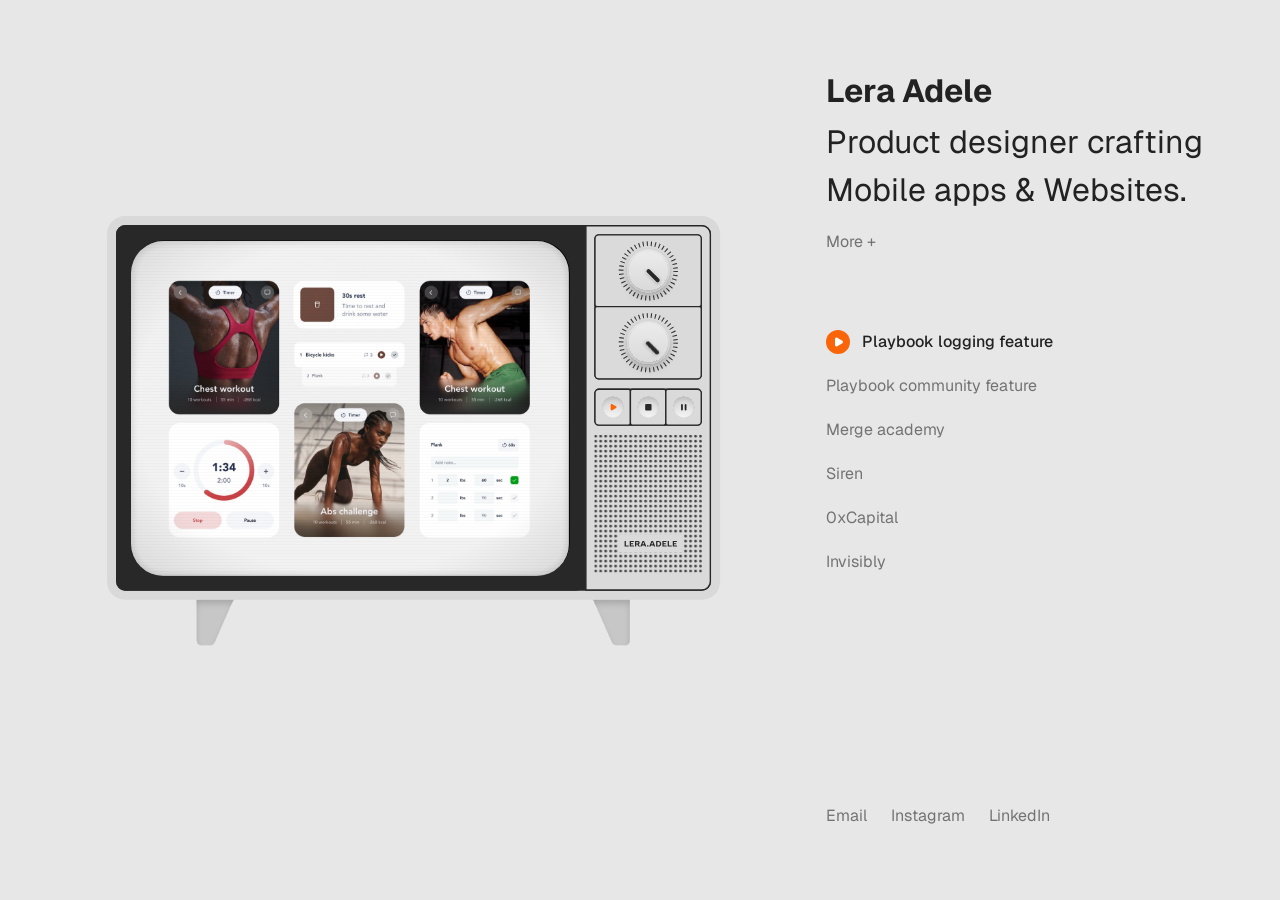
==== index.html @ 2070486f "Portfolio site: home with interactive TV, six case studies, 404 page Co-Authored-By: Claude Opus 5.5" ====
<!doctype html>
<html lang="en">
<head>
  <meta charset="utf-8">
  <meta name="viewport" content="width=device-width, initial-scale=1">
  <title>Lera Adele — Product Designer</title>
  <meta name="description" content="Lera Adele — product designer. Apps, websites, branding.">
  <meta name="theme-color" content="#E7E7E7">
  <meta property="og:title" content="Lera Adele — Product Designer">
  <meta property="og:description" content="Apps, websites, branding.">
  <meta property="og:image" content="assets/previews/01-playbook-logging.jpg">
  <link rel="icon" href="assets/img/favicon.svg?v=2" type="image/svg+xml">
  <link rel="icon" href="assets/img/favicon-64.png?v=2" type="image/png" sizes="64x64">
  <link rel="apple-touch-icon" href="assets/img/favicon-64.png?v=2">
  <link rel="preconnect" href="https://fonts.googleapis.com">
  <link rel="preconnect" href="https://fonts.gstatic.com" crossorigin>
  <link href="https://fonts.googleapis.com/css2?family=Geist:wght@400;500;700&family=Geist+Mono:wght@500&display=swap" rel="stylesheet">
  <link rel="stylesheet" href="css/style.css?v=7">
</head>
<body>
  <main class="home page-in" data-view="projects">

    <!-- ===== TV ===== -->
    <section class="stage" aria-label="Project preview">
      <div class="tv">
        <svg class="tv-svg" viewBox="0 0 1350 945" fill="none" xmlns="http://www.w3.org/2000/svg" role="group" aria-label="Retro TV with controls">
        <g>
        <g>
        <g filter="url(#filter0_i_0_1)">
        <path d="M198 935C198 940.523 202.477 945 208 945H227.611C231.58 945 235.174 942.652 236.769 939.016L278 845H198V935Z" fill="#C7C7C7"/>
        </g>
        <g filter="url(#filter1_i_0_1)">
        <path d="M1151 935C1151 940.523 1146.52 945 1141 945H1121.39C1117.42 945 1113.83 942.652 1112.23 939.016L1071 845H1151V935Z" fill="#C7C7C7"/>
        </g>
        </g>
        <rect width="1350" height="845" rx="40" fill="#D9D9D9"/>
        <rect x="20" y="20" width="1310" height="805" rx="20" fill="#282828"/>
        <rect x="20" y="20" width="1033" height="805" rx="20" fill="#282828"/>
        <rect x="54" y="54" width="965" height="737" rx="71.4739" fill="#000"/>
        <path d="M1310 21.5C1320.22 21.5 1328.5 29.7827 1328.5 40V805C1328.5 815.217 1320.22 823.5 1310 823.5H1054.5V21.5H1310Z" fill="#DADADA" stroke="#282828" stroke-width="3"/>
        <g>
        <rect x="1074.5" y="381.5" width="234" height="79" rx="8.5" fill="#282828" stroke="#282828" stroke-width="3"/>
        <path d="M1083 381.5H1148C1150.49 381.5 1152.5 383.515 1152.5 386V456C1152.5 458.485 1150.49 460.5 1148 460.5H1083C1078.31 460.5 1074.5 456.694 1074.5 452V390C1074.5 385.306 1078.31 381.5 1083 381.5Z" fill="#DADADA" stroke="#282828" stroke-width="3"/>
        <rect x="1152.5" y="381.5" width="78" height="79" rx="4.5" fill="#DADADA" stroke="#282828" stroke-width="3"/>
        <path d="M1235 381.5H1300C1304.69 381.5 1308.5 385.306 1308.5 390V452C1308.5 456.694 1304.69 460.5 1300 460.5H1235C1232.51 460.5 1230.5 458.485 1230.5 456V386C1230.5 383.515 1232.51 381.5 1235 381.5Z" fill="#DADADA" stroke="#282828" stroke-width="3"/>
        <g id="btn-play" class="tv-btn" role="button" tabindex="0" aria-label="Play: switch projects automatically">
        <g filter="url(#filter2_i_0_1)">
        <circle cx="1114" cy="421" r="23" fill="url(#paint0_linear_0_1)"/>
        </g>
        <path d="M1120.91 422.856L1112.72 427.652C1111.1 428.606 1109 427.487 1109 425.662V416.338C1109 414.513 1111.1 413.394 1112.72 414.348L1120.91 419.144C1122.36 419.994 1122.36 422.007 1120.91 422.856Z" fill="#F96508"/>
        </g>
        <g id="btn-stop" class="tv-btn" role="button" tabindex="0" aria-label="Stop: turn the TV off">
        <g filter="url(#filter3_i_0_1)">
        <circle cx="1192" cy="421" r="23" fill="url(#paint1_linear_0_1)"/>
        </g>
        <rect x="1185" y="414" width="14" height="14" rx="2" fill="#282828"/>
        </g>
        <g id="btn-pause" class="tv-btn" role="button" tabindex="0" aria-label="Pause">
        <g filter="url(#filter4_i_0_1)">
        <circle cx="1270" cy="421" r="23" fill="url(#paint2_linear_0_1)"/>
        </g>
        <rect x="1264" y="414" width="4" height="14" rx="2" fill="#282828"/>
        <rect x="1272" y="414" width="4" height="14" rx="2" fill="#282828"/>
        </g>
        </g>
        <g>
        <rect x="1074.5" y="41.5" width="234" height="317" rx="8.5" fill="#282828" stroke="#282828" stroke-width="3"/>
        <path d="M1083 41.5H1300C1304.69 41.5 1308.5 45.3056 1308.5 50V195C1308.5 197.485 1306.49 199.5 1304 199.5H1079C1076.51 199.5 1074.5 197.485 1074.5 195V50C1074.5 45.3056 1078.31 41.5 1083 41.5Z" fill="#DADADA" stroke="#282828" stroke-width="3"/>
        <path d="M1079 199.5H1304C1306.49 199.5 1308.5 201.515 1308.5 204V350C1308.5 354.694 1304.69 358.5 1300 358.5H1083C1078.31 358.5 1074.5 354.694 1074.5 350V204C1074.5 201.515 1076.51 199.5 1079 199.5Z" fill="#DADADA" stroke="#282828" stroke-width="3"/>
        <g id="knob-brightness" class="knob" role="slider" tabindex="0" aria-label="Brightness" aria-valuemin="0" aria-valuemax="100">
        <g filter="url(#filter5_i_0_1)">
        <circle cx="1192" cy="279" r="60" stroke="#282828" stroke-width="10" stroke-linejoin="round" stroke-dasharray="2 7"/>
        </g>
        <g>
        <g class="knob-face" filter="url(#filter6_d_0_1)">
        <circle cx="1192" cy="279" r="47" fill="url(#paint3_linear_0_1)"/>
        </g>
        <g filter="url(#filter7_d_0_1)">
        <circle cx="1192" cy="279" r="42" fill="url(#paint4_linear_0_1)"/>
        </g>
        <g class="knob-pointer" data-cx="1192" data-cy="279" data-base="-30" filter="url(#filter8_d_0_1)">
        <rect x="1191.5" y="286.54" width="9" height="37.492" rx="4.5" transform="rotate(-120 1191.5 286.54)" fill="#282828"/>
        </g>
        </g>
        </g>
        <g id="knob-volume" class="knob" role="slider" tabindex="0" aria-label="Volume" aria-valuemin="0" aria-valuemax="100">
        <g filter="url(#filter9_i_0_1)">
        <circle cx="1192" cy="121" r="60" stroke="#282828" stroke-width="10" stroke-linejoin="round" stroke-dasharray="2 7"/>
        </g>
        <g>
        <g class="knob-face" filter="url(#filter10_d_0_1)">
        <circle cx="1192" cy="121" r="47" fill="url(#paint5_linear_0_1)"/>
        </g>
        <g filter="url(#filter11_d_0_1)">
        <circle cx="1192" cy="121" r="42" fill="url(#paint6_linear_0_1)"/>
        </g>
        <g class="knob-pointer" data-cx="1192" data-cy="121" data-base="45" filter="url(#filter12_d_0_1)">
        <rect x="1186" y="121.364" width="9" height="37.492" rx="4.5" transform="rotate(-45 1186 121.364)" fill="#282828"/>
        </g>
        </g>
        </g>
        </g>
        <g>
        <g>
        <rect x="1073" y="482" width="237" height="303" fill="url(#speaker-dots)"/>
        <rect width="142" height="40" transform="translate(1126 701)" fill="#DADADA"/>
        <path d="M1142.55 725.41H1148.72V728H1139.69V715.383H1142.55V725.41ZM1153.71 725.51H1160.21V728H1150.92V715.383H1160.05V717.873H1153.71V720.33H1158.55V722.721H1153.71V725.51ZM1170.37 728L1167.68 723.352H1165.39V728H1162.57V715.383H1168.15C1171.14 715.383 1172.9 716.844 1172.9 719.334C1172.9 721.094 1172.03 722.355 1170.51 722.953L1173.56 728H1170.37ZM1165.39 717.773V721.127H1167.95C1169.31 721.127 1170.01 720.529 1170.01 719.434C1170.01 718.338 1169.31 717.773 1167.95 717.773H1165.39ZM1184.52 728L1183.62 725.51H1178.11L1177.21 728H1174.22L1179.14 715.383H1182.66L1187.57 728H1184.52ZM1179.01 723.053H1182.72L1180.87 717.873L1179.01 723.053ZM1189.17 728V724.879H1192.29V728H1189.17ZM1204.17 728L1203.28 725.51H1197.77L1196.87 728H1193.88L1198.79 715.383H1202.31L1207.23 728H1204.17ZM1198.66 723.053H1202.38L1200.52 717.873L1198.66 723.053ZM1214 715.383C1218.09 715.383 1220.38 717.873 1220.38 721.691C1220.38 725.41 1217.99 728 1214 728H1209.09V715.383H1214ZM1213.94 725.609C1216.23 725.609 1217.46 724.148 1217.46 721.691C1217.46 719.234 1216.23 717.773 1213.94 717.773H1211.94V725.609H1213.94ZM1225.66 725.51H1232.16V728H1222.87V715.383H1232V717.873H1225.66V720.33H1230.5V722.721H1225.66V725.51ZM1237.38 725.41H1243.55V728H1234.52V715.383H1237.38V725.41ZM1248.53 725.51H1255.04V728H1245.74V715.383H1254.88V717.873H1248.53V720.33H1253.38V722.721H1248.53V725.51Z" fill="#282828"/>
        </g>
        </g>
        </g>
        <defs>
        <linearGradient id="speaker-dot" x1="0" y1="0" x2="0" y2="1"><stop stop-color="#2B2B2B"/><stop offset="1" stop-color="#515151"/></linearGradient>
        <pattern id="speaker-dots" x="1073" y="482" width="11" height="11" patternUnits="userSpaceOnUse"><circle cx="3" cy="3" r="3" fill="url(#speaker-dot)"/></pattern>
        <filter id="filter0_i_0_1" x="198" y="845" width="80" height="110" filterUnits="userSpaceOnUse" color-interpolation-filters="sRGB">
        <feFlood flood-opacity="0" result="BackgroundImageFix"/>
        <feBlend mode="normal" in="SourceGraphic" in2="BackgroundImageFix" result="shape"/>
        <feColorMatrix in="SourceAlpha" type="matrix" values="0 0 0 0 0 0 0 0 0 0 0 0 0 0 0 0 0 0 127 0" result="hardAlpha"/>
        <feOffset dy="10"/>
        <feGaussianBlur stdDeviation="7"/>
        <feComposite in2="hardAlpha" operator="arithmetic" k2="-1" k3="1"/>
        <feColorMatrix type="matrix" values="0 0 0 0 0.156863 0 0 0 0 0.156863 0 0 0 0 0.156863 0 0 0 0.2 0"/>
        <feBlend mode="normal" in2="shape" result="effect1_innerShadow_0_1"/>
        </filter>
        <filter id="filter1_i_0_1" x="1071" y="845" width="80" height="110" filterUnits="userSpaceOnUse" color-interpolation-filters="sRGB">
        <feFlood flood-opacity="0" result="BackgroundImageFix"/>
        <feBlend mode="normal" in="SourceGraphic" in2="BackgroundImageFix" result="shape"/>
        <feColorMatrix in="SourceAlpha" type="matrix" values="0 0 0 0 0 0 0 0 0 0 0 0 0 0 0 0 0 0 127 0" result="hardAlpha"/>
        <feOffset dy="10"/>
        <feGaussianBlur stdDeviation="7"/>
        <feComposite in2="hardAlpha" operator="arithmetic" k2="-1" k3="1"/>
        <feColorMatrix type="matrix" values="0 0 0 0 0.156863 0 0 0 0 0.156863 0 0 0 0 0.156863 0 0 0 0.2 0"/>
        <feBlend mode="normal" in2="shape" result="effect1_innerShadow_0_1"/>
        </filter>
        <filter id="filter2_i_0_1" x="1091" y="398" width="46" height="50" filterUnits="userSpaceOnUse" color-interpolation-filters="sRGB">
        <feFlood flood-opacity="0" result="BackgroundImageFix"/>
        <feBlend mode="normal" in="SourceGraphic" in2="BackgroundImageFix" result="shape"/>
        <feColorMatrix in="SourceAlpha" type="matrix" values="0 0 0 0 0 0 0 0 0 0 0 0 0 0 0 0 0 0 127 0" result="hardAlpha"/>
        <feOffset dy="4"/>
        <feGaussianBlur stdDeviation="5"/>
        <feComposite in2="hardAlpha" operator="arithmetic" k2="-1" k3="1"/>
        <feColorMatrix type="matrix" values="0 0 0 0 0.156863 0 0 0 0 0.156863 0 0 0 0 0.156863 0 0 0 0.14 0"/>
        <feBlend mode="normal" in2="shape" result="effect1_innerShadow_0_1"/>
        </filter>
        <filter id="filter3_i_0_1" x="1169" y="398" width="46" height="50" filterUnits="userSpaceOnUse" color-interpolation-filters="sRGB">
        <feFlood flood-opacity="0" result="BackgroundImageFix"/>
        <feBlend mode="normal" in="SourceGraphic" in2="BackgroundImageFix" result="shape"/>
        <feColorMatrix in="SourceAlpha" type="matrix" values="0 0 0 0 0 0 0 0 0 0 0 0 0 0 0 0 0 0 127 0" result="hardAlpha"/>
        <feOffset dy="4"/>
        <feGaussianBlur stdDeviation="5"/>
        <feComposite in2="hardAlpha" operator="arithmetic" k2="-1" k3="1"/>
        <feColorMatrix type="matrix" values="0 0 0 0 0.156863 0 0 0 0 0.156863 0 0 0 0 0.156863 0 0 0 0.14 0"/>
        <feBlend mode="normal" in2="shape" result="effect1_innerShadow_0_1"/>
        </filter>
        <filter id="filter4_i_0_1" x="1247" y="398" width="46" height="50" filterUnits="userSpaceOnUse" color-interpolation-filters="sRGB">
        <feFlood flood-opacity="0" result="BackgroundImageFix"/>
        <feBlend mode="normal" in="SourceGraphic" in2="BackgroundImageFix" result="shape"/>
        <feColorMatrix in="SourceAlpha" type="matrix" values="0 0 0 0 0 0 0 0 0 0 0 0 0 0 0 0 0 0 127 0" result="hardAlpha"/>
        <feOffset dy="4"/>
        <feGaussianBlur stdDeviation="5"/>
        <feComposite in2="hardAlpha" operator="arithmetic" k2="-1" k3="1"/>
        <feColorMatrix type="matrix" values="0 0 0 0 0.156863 0 0 0 0 0.156863 0 0 0 0 0.156863 0 0 0 0.14 0"/>
        <feBlend mode="normal" in2="shape" result="effect1_innerShadow_0_1"/>
        </filter>
        <filter id="filter5_i_0_1" x="1127" y="214" width="130" height="134" filterUnits="userSpaceOnUse" color-interpolation-filters="sRGB">
        <feFlood flood-opacity="0" result="BackgroundImageFix"/>
        <feBlend mode="normal" in="SourceGraphic" in2="BackgroundImageFix" result="shape"/>
        <feColorMatrix in="SourceAlpha" type="matrix" values="0 0 0 0 0 0 0 0 0 0 0 0 0 0 0 0 0 0 127 0" result="hardAlpha"/>
        <feOffset dy="4"/>
        <feGaussianBlur stdDeviation="5"/>
        <feComposite in2="hardAlpha" operator="arithmetic" k2="-1" k3="1"/>
        <feColorMatrix type="matrix" values="0 0 0 0 0.156863 0 0 0 0 0.156863 0 0 0 0 0.156863 0 0 0 0.14 0"/>
        <feBlend mode="normal" in2="shape" result="effect1_innerShadow_0_1"/>
        </filter>
        <filter id="filter6_d_0_1" x="1129" y="226" width="126" height="126" filterUnits="userSpaceOnUse" color-interpolation-filters="sRGB">
        <feFlood flood-opacity="0" result="BackgroundImageFix"/>
        <feColorMatrix in="SourceAlpha" type="matrix" values="0 0 0 0 0 0 0 0 0 0 0 0 0 0 0 0 0 0 127 0" result="hardAlpha"/>
        <feOffset dy="10"/>
        <feGaussianBlur stdDeviation="8"/>
        <feComposite in2="hardAlpha" operator="out"/>
        <feColorMatrix type="matrix" values="0 0 0 0 0.156863 0 0 0 0 0.156863 0 0 0 0 0.156863 0 0 0 0.2 0"/>
        <feBlend mode="normal" in2="BackgroundImageFix" result="effect1_dropShadow_0_1"/>
        <feBlend mode="normal" in="SourceGraphic" in2="effect1_dropShadow_0_1" result="shape"/>
        </filter>
        <filter id="filter7_d_0_1" x="1140" y="231" width="104" height="104" filterUnits="userSpaceOnUse" color-interpolation-filters="sRGB">
        <feFlood flood-opacity="0" result="BackgroundImageFix"/>
        <feColorMatrix in="SourceAlpha" type="matrix" values="0 0 0 0 0 0 0 0 0 0 0 0 0 0 0 0 0 0 127 0" result="hardAlpha"/>
        <feOffset dy="4"/>
        <feGaussianBlur stdDeviation="5"/>
        <feComposite in2="hardAlpha" operator="out"/>
        <feColorMatrix type="matrix" values="0 0 0 0 0.156863 0 0 0 0 0.156863 0 0 0 0 0.156863 0 0 0 0.2 0"/>
        <feBlend mode="normal" in2="BackgroundImageFix" result="effect1_dropShadow_0_1"/>
        <feBlend mode="normal" in="SourceGraphic" in2="effect1_dropShadow_0_1" result="shape"/>
        </filter>
        <filter id="filter8_d_0_1" x="1182.65" y="257.646" width="45.6763" height="35.2475" filterUnits="userSpaceOnUse" color-interpolation-filters="sRGB">
        <feFlood flood-opacity="0" result="BackgroundImageFix"/>
        <feColorMatrix in="SourceAlpha" type="matrix" values="0 0 0 0 0 0 0 0 0 0 0 0 0 0 0 0 0 0 127 0" result="hardAlpha"/>
        <feOffset dy="2"/>
        <feGaussianBlur stdDeviation="3"/>
        <feComposite in2="hardAlpha" operator="out"/>
        <feColorMatrix type="matrix" values="0 0 0 0 0.156863 0 0 0 0 0.156863 0 0 0 0 0.156863 0 0 0 0.2 0"/>
        <feBlend mode="normal" in2="BackgroundImageFix" result="effect1_dropShadow_0_1"/>
        <feBlend mode="normal" in="SourceGraphic" in2="effect1_dropShadow_0_1" result="shape"/>
        </filter>
        <filter id="filter9_i_0_1" x="1127" y="56" width="130" height="134" filterUnits="userSpaceOnUse" color-interpolation-filters="sRGB">
        <feFlood flood-opacity="0" result="BackgroundImageFix"/>
        <feBlend mode="normal" in="SourceGraphic" in2="BackgroundImageFix" result="shape"/>
        <feColorMatrix in="SourceAlpha" type="matrix" values="0 0 0 0 0 0 0 0 0 0 0 0 0 0 0 0 0 0 127 0" result="hardAlpha"/>
        <feOffset dy="4"/>
        <feGaussianBlur stdDeviation="5"/>
        <feComposite in2="hardAlpha" operator="arithmetic" k2="-1" k3="1"/>
        <feColorMatrix type="matrix" values="0 0 0 0 0.156863 0 0 0 0 0.156863 0 0 0 0 0.156863 0 0 0 0.14 0"/>
        <feBlend mode="normal" in2="shape" result="effect1_innerShadow_0_1"/>
        </filter>
        <filter id="filter10_d_0_1" x="1129" y="68" width="126" height="126" filterUnits="userSpaceOnUse" color-interpolation-filters="sRGB">
        <feFlood flood-opacity="0" result="BackgroundImageFix"/>
        <feColorMatrix in="SourceAlpha" type="matrix" values="0 0 0 0 0 0 0 0 0 0 0 0 0 0 0 0 0 0 127 0" result="hardAlpha"/>
        <feOffset dy="10"/>
        <feGaussianBlur stdDeviation="8"/>
        <feComposite in2="hardAlpha" operator="out"/>
        <feColorMatrix type="matrix" values="0 0 0 0 0.156863 0 0 0 0 0.156863 0 0 0 0 0.156863 0 0 0 0.2 0"/>
        <feBlend mode="normal" in2="BackgroundImageFix" result="effect1_dropShadow_0_1"/>
        <feBlend mode="normal" in="SourceGraphic" in2="effect1_dropShadow_0_1" result="shape"/>
        </filter>
        <filter id="filter11_d_0_1" x="1140" y="73" width="104" height="104" filterUnits="userSpaceOnUse" color-interpolation-filters="sRGB">
        <feFlood flood-opacity="0" result="BackgroundImageFix"/>
        <feColorMatrix in="SourceAlpha" type="matrix" values="0 0 0 0 0 0 0 0 0 0 0 0 0 0 0 0 0 0 127 0" result="hardAlpha"/>
        <feOffset dy="4"/>
        <feGaussianBlur stdDeviation="5"/>
        <feComposite in2="hardAlpha" operator="out"/>
        <feColorMatrix type="matrix" values="0 0 0 0 0.156863 0 0 0 0 0.156863 0 0 0 0 0.156863 0 0 0 0.2 0"/>
        <feBlend mode="normal" in2="BackgroundImageFix" result="effect1_dropShadow_0_1"/>
        <feBlend mode="normal" in="SourceGraphic" in2="effect1_dropShadow_0_1" result="shape"/>
        </filter>
        <filter id="filter12_d_0_1" x="1181.86" y="112.864" width="41.1469" height="41.1469" filterUnits="userSpaceOnUse" color-interpolation-filters="sRGB">
        <feFlood flood-opacity="0" result="BackgroundImageFix"/>
        <feColorMatrix in="SourceAlpha" type="matrix" values="0 0 0 0 0 0 0 0 0 0 0 0 0 0 0 0 0 0 127 0" result="hardAlpha"/>
        <feOffset dy="2"/>
        <feGaussianBlur stdDeviation="3"/>
        <feComposite in2="hardAlpha" operator="out"/>
        <feColorMatrix type="matrix" values="0 0 0 0 0.156863 0 0 0 0 0.156863 0 0 0 0 0.156863 0 0 0 0.2 0"/>
        <feBlend mode="normal" in2="BackgroundImageFix" result="effect1_dropShadow_0_1"/>
        <feBlend mode="normal" in="SourceGraphic" in2="effect1_dropShadow_0_1" result="shape"/>
        </filter>
        <linearGradient id="paint0_linear_0_1" x1="1114" y1="398" x2="1114" y2="444" gradientUnits="userSpaceOnUse">
        <stop stop-color="#CFCFCF"/>
        <stop offset="1" stop-color="#F5F5F5"/>
        </linearGradient>
        <linearGradient id="paint1_linear_0_1" x1="1192" y1="398" x2="1192" y2="444" gradientUnits="userSpaceOnUse">
        <stop stop-color="#CFCFCF"/>
        <stop offset="1" stop-color="#F5F5F5"/>
        </linearGradient>
        <linearGradient id="paint2_linear_0_1" x1="1270" y1="398" x2="1270" y2="444" gradientUnits="userSpaceOnUse">
        <stop stop-color="#CFCFCF"/>
        <stop offset="1" stop-color="#F5F5F5"/>
        </linearGradient>
        <linearGradient id="paint3_linear_0_1" x1="1192" y1="232" x2="1192" y2="326" gradientUnits="userSpaceOnUse">
        <stop stop-color="#EBEBEB"/>
        <stop offset="1" stop-color="#DADADA"/>
        </linearGradient>
        <linearGradient id="paint4_linear_0_1" x1="1192" y1="237" x2="1192" y2="321" gradientUnits="userSpaceOnUse">
        <stop stop-color="#EBEBEB"/>
        <stop offset="1" stop-color="#DADADA"/>
        </linearGradient>
        <linearGradient id="paint5_linear_0_1" x1="1192" y1="74" x2="1192" y2="168" gradientUnits="userSpaceOnUse">
        <stop stop-color="#EBEBEB"/>
        <stop offset="1" stop-color="#DADADA"/>
        </linearGradient>
        <linearGradient id="paint6_linear_0_1" x1="1192" y1="79" x2="1192" y2="163" gradientUnits="userSpaceOnUse">
        <stop stop-color="#EBEBEB"/>
        <stop offset="1" stop-color="#DADADA"/>
        </linearGradient>
        </defs>
        </svg>
        <div class="screen" id="screen" data-power="on" data-state="idle">
          <div class="screen-inner">
            <img class="preview is-active" src="assets/previews/01-playbook-logging.jpg" alt="Playbook logging feature — preview" width="1280" height="977" fetchpriority="high">
            <img class="preview" src="assets/previews/02-playbook-community.jpg" alt="Playbook community feature — preview" width="1280" height="977" loading="lazy">
            <img class="preview" src="assets/previews/03-merge-academy.jpg" alt="Merge academy — preview" width="1280" height="977" loading="lazy">
            <img class="preview" src="assets/previews/04-siren.jpg" alt="Siren — preview" width="1280" height="977" loading="lazy">
            <img class="preview" src="assets/previews/05-0xcapital.jpg" alt="0xCapital — preview" width="1280" height="977" loading="lazy">
            <img class="preview" src="assets/previews/06-invisibly.jpg" alt="Invisibly — preview" width="1280" height="977" loading="lazy">
            <!-- desktop "More +": the TV shows Lera instead of a project -->
            <img class="about-photo" src="assets/img/about-screen.jpg" alt="Lera Adele" width="1280" height="977" loading="lazy">
            <canvas class="noise" aria-hidden="true"></canvas>
            <div class="dimmer" aria-hidden="true"></div>
            <div class="osd" aria-hidden="true">
              <span class="osd-channel">CH 01</span>
              <span class="osd-status"></span>
              <span class="osd-level"></span>
            </div>
          </div>
          <div class="glass" aria-hidden="true"></div>
        </div>
      </div>
    </section>

    <!-- ===== Profile ===== -->
    <section class="profile">
      <header class="intro">
        <div class="intro-text">
          <h1 class="name">Lera Adele</h1>
          <p class="role">Product designer crafting Mobile apps &amp; Websites.</p>
          <!-- shown with More +; same type as the role line -->
          <p class="about-text" id="about-text" hidden><span>11 years in UX/UI, the last 5+ in product design.</span> <span>I design digital experiences that balance user needs, business goals, and technical feasibility, and that look as good as they work.</span></p>
        </div>
        <button class="toggle more-toggle" type="button" aria-expanded="false" aria-controls="about">More +</button>
      </header>

      <nav class="projects" aria-label="Projects">
        <ol>
          <li style="--i:0"><a class="project is-active" href="cases/playbook-logging.html" data-index="0"><span class="project-icon" aria-hidden="true"><svg viewBox="0 0 12 12"><path d="M9.33 7.19 4.29 10.28C3.29 10.89 2 10.17 2 9V3c0-1.17 1.29-1.89 2.29-1.28l5.04 3.08c.89.55.89 1.84 0 2.39Z"/></svg></span><span class="project-name">Playbook logging feature</span></a></li>
          <li style="--i:1"><a class="project" href="cases/playbook-community.html" data-index="1"><span class="project-icon" aria-hidden="true"><svg viewBox="0 0 12 12"><path d="M9.33 7.19 4.29 10.28C3.29 10.89 2 10.17 2 9V3c0-1.17 1.29-1.89 2.29-1.28l5.04 3.08c.89.55.89 1.84 0 2.39Z"/></svg></span><span class="project-name">Playbook community feature</span></a></li>
          <li style="--i:2"><a class="project" href="cases/merge-academy.html" data-index="2"><span class="project-icon" aria-hidden="true"><svg viewBox="0 0 12 12"><path d="M9.33 7.19 4.29 10.28C3.29 10.89 2 10.17 2 9V3c0-1.17 1.29-1.89 2.29-1.28l5.04 3.08c.89.55.89 1.84 0 2.39Z"/></svg></span><span class="project-name">Merge academy</span></a></li>
          <li style="--i:3"><a class="project" href="cases/siren.html" data-index="3"><span class="project-icon" aria-hidden="true"><svg viewBox="0 0 12 12"><path d="M9.33 7.19 4.29 10.28C3.29 10.89 2 10.17 2 9V3c0-1.17 1.29-1.89 2.29-1.28l5.04 3.08c.89.55.89 1.84 0 2.39Z"/></svg></span><span class="project-name">Siren</span></a></li>
          <li style="--i:4"><a class="project" href="cases/0xcapital.html" data-index="4"><span class="project-icon" aria-hidden="true"><svg viewBox="0 0 12 12"><path d="M9.33 7.19 4.29 10.28C3.29 10.89 2 10.17 2 9V3c0-1.17 1.29-1.89 2.29-1.28l5.04 3.08c.89.55.89 1.84 0 2.39Z"/></svg></span><span class="project-name">0xCapital</span></a></li>
          <li style="--i:5"><a class="project" href="cases/invisibly.html" data-index="5"><span class="project-icon" aria-hidden="true"><svg viewBox="0 0 12 12"><path d="M9.33 7.19 4.29 10.28C3.29 10.89 2 10.17 2 9V3c0-1.17 1.29-1.89 2.29-1.28l5.04 3.08c.89.55.89 1.84 0 2.39Z"/></svg></span><span class="project-name">Invisibly</span></a></li>
        </ol>
      </nav>

      <section class="about" id="about" hidden aria-label="About">
        <div class="avatar" role="img" aria-label="Lera Adele — photo. Drag to spin it.">
          <svg class="avatar-ring" viewBox="0 0 336.3 336.3" aria-hidden="true">
            <circle cx="168.15" cy="168.15" r="162.45" stroke="#282828" stroke-width="11.4" stroke-dasharray="1.9 7.6" fill="none"/>
          </svg>
          <div class="avatar-disc">
            <img class="avatar-photo" src="assets/img/avatar-photo.png" alt="" width="528" height="528" loading="lazy" draggable="false">
          </div>
        </div>
        <button class="toggle less-toggle" type="button" aria-controls="about">Less −</button>
      </section>

      <footer class="contacts">
        <a class="copy-email" href="mailto:leravoronkova.lv@gmail.com" data-email="leravoronkova.lv@gmail.com" aria-describedby="email-hint">Email<span class="copy-hint" id="email-hint" role="status" aria-live="polite"></span></a>
        <a href="https://www.instagram.com/lera.adele/" target="_blank" rel="noopener">Instagram</a>
        <a href="https://www.linkedin.com/in/leralytvyn/" target="_blank" rel="noopener">LinkedIn</a>
      </footer>
    </section>
  </main>

  <script src="js/music.js?v=4"></script>
  <script src="js/main.js?v=6"></script>
</body>
</html>
---- css/style.css ----
/* ============================================================
   Lera Adele — portfolio
   Tokens come from the Figma file (Portfolio → Main screen)
   ============================================================ */
:root {
  --text-primary: #222222;
  --text-tertiary: #737373;
  --accent: #f96508;
  --white: #ffffff;
  --bg: #e7e7e7;

  --font: "Geist", system-ui, -apple-system, "Segoe UI", sans-serif;
  --font-mono: "Geist Mono", ui-monospace, "SFMono-Regular", Menlo, monospace;

  --ease-in-out: cubic-bezier(.65, 0, .35, 1);
  --leave-ms: 300ms;

  /* TV geometry (viewBox 1350 × 945, screen 965 × 737 at 54/54) */
  --tv-ratio: 1350 / 945;
}

*,
*::before,
*::after { box-sizing: border-box; }

html { -webkit-text-size-adjust: 100%; }

body {
  margin: 0;
  background: var(--bg);
  color: var(--text-primary);
  font: 400 16px/1.5 var(--font);
  -webkit-font-smoothing: antialiased;
}

h1, p, ol { margin: 0; padding: 0; }
ol { list-style: none; }
a { color: inherit; text-decoration: none; }
img { display: block; max-width: 100%; }
[hidden] { display: none !important; }
.bg-sheet { display: none; } /* used only on small screens (see the mobile section) */

button {
  font: inherit;
  color: inherit;
  background: none;
  border: 0;
  padding: 0;
  cursor: pointer;
}

:focus-visible { outline: 2px solid var(--accent); outline-offset: 3px; border-radius: 4px; }

/* ============================================================
   Layout — desktop (≥ 1024): TV left, profile column right
   ============================================================ */
.home {
  display: grid;
  grid-template-columns: minmax(0, 1fr) 400px;
  min-height: 100vh;
  min-height: 100dvh;
  padding-right: clamp(40px, 4.2vw, 120px); /* 60px at 1440 */
}

.stage {
  display: flex;
  align-items: center;
  justify-content: center;
  padding: 48px 32px;
  /* the TV stays in view if the column (About) is taller than the window */
  position: sticky;
  top: 0;
  height: 100vh;
  height: 100dvh;
}

.tv {
  position: relative;
  /* 690px at 1440 × 900 (as in Figma), limited by the viewport height */
  width: min(47.9vw, (100vh - 220px) * 1350 / 945, 1040px);
  width: min(47.9vw, (100dvh - 220px) * 1350 / 945, 1040px);
  min-width: 420px;
  aspect-ratio: var(--tv-ratio);
  margin-top: -38px; /* the legs make the TV look low — nudge it up (top at 190px on 1440 × 900, as in Figma) */
}

.tv-svg {
  position: absolute;
  inset: 0;
  width: 100%;
  height: 100%;
  overflow: visible;
  user-select: none;
  -webkit-user-select: none;
}

.profile {
  display: flex;
  flex-direction: column;
  gap: 48px;
  padding: 72px 0;
  min-height: 100vh;
  min-height: 100dvh;
}

/* ---- Introduction ------------------------------------------ */
.intro {
  display: flex;
  flex-direction: column;
  align-items: flex-start;
  gap: 16px;
}

/* name + role + (More) text share one large size */
.intro-text {
  display: flex;
  flex-direction: column;
  gap: 8px;
  font-size: var(--intro-size, 32px);
}

.name {
  font-size: inherit;
  font-weight: 700;
  line-height: 1.2;
}

.role,
.about-text {
  font-size: inherit;
  line-height: 1.5;
}
/* desktop: each sentence starts on its own line, like in the design */
.about-text { margin-top: -8px; }
.about-text span { display: block; }

.toggle {
  color: var(--text-tertiary);
  transition: color .2s;
}
.toggle:focus,
.toggle:focus-visible { outline: none; }
.toggle:hover { color: var(--text-primary); }

/* ---- Project list ------------------------------------------ */
.projects {
  flex: 1 0 auto;
  padding-top: 20px;
}

.projects ol {
  display: flex;
  flex-direction: column;
  gap: 4px;
}

.project {
  display: flex;
  align-items: center;
  height: 40px;
  color: var(--text-tertiary);
  transition: color .2s;
}

/* Play badge: the slot opens (text slides right), while the orange circle pops
   out of its own centre — it never travels from the left edge. */
.project-icon {
  --icon: 24px;
  --glyph: 12px;
  position: relative;
  flex: none;
  width: 0;
  height: var(--icon);
  margin-right: 0;
  transition: width .35s var(--ease-in-out), margin-right .35s var(--ease-in-out);
}

/* the circle sits on the final badge position and scales from its own centre */
.project-icon::before {
  content: "";
  position: absolute;
  left: 0;
  top: 0;
  width: var(--icon);
  height: var(--icon);
  border-radius: 50%;
  background: var(--accent);
  transform: scale(0);
  transition: transform .25s var(--ease-in-out);
}

.project-icon svg {
  position: absolute;
  left: calc((var(--icon) - var(--glyph)) / 2 + 1px); /* +1px: optical centre of a triangle */
  top: calc((var(--icon) - var(--glyph)) / 2);
  width: var(--glyph);
  height: var(--glyph);
  fill: var(--white);
  transform: scale(0) rotate(-90deg);
  transition: transform .25s var(--ease-in-out);
}

.project:hover { color: var(--text-primary); }

.project.is-active {
  color: var(--text-primary);
  font-weight: 500;
}
.project.is-active .project-icon {
  width: var(--icon);
  margin-right: 12px;
}
.project.is-active .project-icon::before {
  transform: scale(1);
  transition: transform .5s cubic-bezier(.34, 1.56, .64, 1) .08s; /* small springy overshoot */
}
.project.is-active .project-icon svg {
  transform: none;
  transition: transform .5s cubic-bezier(.34, 1.56, .64, 1) .18s;
}
.project.is-active:hover .project-icon::before { transform: scale(1.1); transition-delay: 0s; }

/* ---- About (More +) ----------------------------------------
   Desktop: the text grows in the column and the TV shows the photo.
   Mobile: the text grows, then the spinning photo, then "Less". */
.about {
  flex: 1 0 auto;
  display: flex;
  flex-direction: column;
  align-items: flex-start;
  margin-top: -32px; /* "Less" sits 16px under the text, like "More" did */
}

/* photo: a static disc with a shadow, the picture spins inside, the dial ring stays put */
.avatar {
  position: relative;
  flex: none;
  display: none; /* desktop: the photo is on the TV screen instead */
  width: 180px;
  aspect-ratio: 1;
  container-type: inline-size;
  cursor: grab;
  touch-action: none;
  user-select: none;
  -webkit-user-select: none;
}
.avatar.is-dragging { cursor: grabbing; }

.avatar-ring {
  position: absolute;
  inset: 3%;
  width: 94%;
  height: 94%;
  overflow: visible;
}

.avatar-disc {
  position: absolute;
  inset: 10%;
  border-radius: 50%;
  overflow: hidden;
  background: var(--white);
  box-shadow: 0 3cqw 4.5cqw rgba(40, 40, 40, .2);
}

.avatar-photo {
  width: 100%;
  height: 100%;
  border-radius: 50%;
  transform: rotate(var(--spin, 0deg));
  will-change: transform;
  pointer-events: none;
}

.home[data-view="about"] .projects,
.home[data-view="about"] .more-toggle { display: none; }

/* About background — the TV photo on desktop, the grey page on mobile.
   `.bg-about` and --bg-ms are set in main.js together with the text animation,
   so text and background open and close with the same timing and easing. */
.home {
  transition: background-color var(--bg-ms, 750ms) var(--ease-in-out);
}

.about-photo {
  position: absolute;
  inset: 0;
  width: 100%;
  height: 100%;
  object-fit: cover;
  opacity: 0;
  transform: scale(1.06);
  transition: opacity var(--bg-ms, 750ms) var(--ease-in-out), transform var(--bg-ms, 750ms) var(--ease-in-out);
  pointer-events: none;
}
@media (min-width: 1024px) {
  .home.bg-about .about-photo { opacity: 1; transform: none; }
  .home[data-view="about"] .osd-channel { visibility: hidden; }
}

/* ---- More / Less transition (ease-in-out) -------------------
   1. the current block fades out  2. the view switches  3. the new block rises in */
.home.is-leaving[data-view="projects"] :is(.projects, .more-toggle),
.home.is-leaving[data-view="about"] :is(.avatar, .less-toggle) {
  animation: fade-out var(--leave-ms, 300ms) var(--ease-in-out) forwards;
  pointer-events: none;
}

/* the extra text unfolds top → bottom (height animated in main.js);
   "Less" and the photo simply fade in as they get pushed down */
.home.is-entering[data-view="about"] .avatar      { animation: avatar-in .9s var(--ease-in-out) .25s both; }
.home.is-entering[data-view="about"] .less-toggle { animation: fade-in .5s var(--ease-in-out) .35s both; }

@keyframes fade-in  { from { opacity: 0; } to { opacity: 1; } }
@keyframes fade-out { to { opacity: 0; } }

.home.is-entering[data-view="projects"] .more-toggle { animation: view-in .5s var(--ease-in-out) both; }
.home.is-entering[data-view="projects"] .projects li { animation: view-in .55s var(--ease-in-out) both; }
.projects li:nth-child(2) { animation-delay: 45ms; }
.projects li:nth-child(3) { animation-delay: 90ms; }
.projects li:nth-child(4) { animation-delay: 135ms; }
.projects li:nth-child(5) { animation-delay: 180ms; }
.projects li:nth-child(6) { animation-delay: 225ms; }

/* ---- Page entrance (first visit and coming back from a case) ----
   the TV fades in first, then the intro, the projects one by one and the contacts */
.home.page-in .tv { animation: page-tv 1s var(--ease-in-out) both; }
.home.page-in .intro-text { animation: page-fade .8s var(--ease-in-out) .2s both; }
.home.page-in .more-toggle { animation: page-fade .7s var(--ease-in-out) .3s both; }
.home.page-in .projects li { animation: page-fade .6s var(--ease-in-out) both; animation-delay: calc(.35s + var(--i, 0) * 70ms); }
.home.page-in .contacts { animation: page-fade .7s var(--ease-in-out) .8s both; }
@keyframes page-tv   { from { opacity: 0; } to { opacity: 1; } }
@keyframes page-fade { from { opacity: 0; transform: translateY(8px); } to { opacity: 1; transform: none; } }

@keyframes view-out { to { opacity: 0; transform: translateY(10px); } }
@keyframes view-in  { from { opacity: 0; transform: translateY(16px); } to { opacity: 1; transform: none; } }
@keyframes avatar-in {
  from { opacity: 0; transform: scale(.82); }
  to   { opacity: 1; transform: none; }
}

/* ---- Contacts ---------------------------------------------- */
.contacts {
  display: flex;
  gap: 24px;
  color: var(--text-tertiary);
}
.contacts a { transition: color .2s; }
.contacts a:hover { color: var(--text-primary); }

/* Email copies the address; a small hint confirms it */
.copy-email { position: relative; }
.copy-hint {
  position: absolute;
  left: 50%;
  bottom: calc(100% + 10px);
  padding: 6px 10px;
  border-radius: 8px;
  background: var(--text-primary);
  color: var(--white);
  font-size: 13px;
  font-weight: 500;
  line-height: 1.3;
  white-space: nowrap;
  pointer-events: none;
  opacity: 0;
  transform: translate(-50%, 4px);
  transition: opacity .2s var(--ease-in-out), transform .2s var(--ease-in-out);
}
.copy-hint::after { /* little arrow */
  content: "";
  position: absolute;
  left: 50%;
  top: 100%;
  margin-left: -5px;
  border: 5px solid transparent;
  border-top-color: var(--text-primary);
}
.copy-hint.is-visible { opacity: 1; transform: translate(-50%, 0); }
/* small screens: centre the hint over the whole contacts row so it never runs off the edge */
@media (max-width: 1023px) {
  .contacts { position: relative; }
  .copy-email { position: static; }
  .copy-hint { bottom: calc(100% - 30px); }
  .copy-hint::after { display: none; }
}
/* desktop: the column is left-aligned — anchor the hint to the link's left edge */
@media (min-width: 1024px) {
  .copy-hint { left: 0; transform: translateY(4px); }
  .copy-hint.is-visible { transform: none; }
  .copy-hint::after { left: 16px; }
}

/* ============================================================
   TV: controls
   ============================================================ */
.tv-btn,
.knob { cursor: pointer; outline: none; }

.tv-btn circle { transition: filter .15s; }
.tv-btn:hover circle { filter: brightness(.96); }
.tv-btn:active,
.tv-btn.is-latched { transform: translateY(2px); transform-box: fill-box; }
.tv-btn.is-latched circle { filter: brightness(.9); }

.knob { touch-action: none; }
.knob.is-dragging { cursor: grabbing; }

/* ============================================================
   TV: screen
   ============================================================ */
.screen {
  position: absolute;
  left: calc(54 / 1350 * 100%);
  top: calc(54 / 945 * 100%);
  width: calc(965 / 1350 * 100%);
  height: calc(737 / 945 * 100%);
  border-radius: 7.41% / 9.7%;
  overflow: hidden;
  background: #000;
  container-type: size;
  --brightness: 1;
}

.screen-inner {
  position: absolute;
  inset: 0;
  filter: brightness(var(--brightness));
  transform-origin: 50% 50%;
}

.preview {
  position: absolute;
  inset: 0;
  width: 100%;
  height: 100%;
  object-fit: cover;
  opacity: 0;
}
.preview.is-active { opacity: 1; }

.noise {
  position: absolute;
  inset: 0;
  width: 100%;
  height: 100%;
  opacity: 0;
  mix-blend-mode: screen;
  pointer-events: none;
}

.dimmer {
  position: absolute;
  inset: 0;
  background: #000;
  opacity: 0;
  pointer-events: none;
}

/* curved glass: scanlines + vignette + glare */
.glass {
  position: absolute;
  inset: 0;
  border-radius: inherit;
  pointer-events: none;
  /* kept light so the previews stay true to colour */
  background:
    radial-gradient(120% 90% at 30% 15%, rgba(255, 255, 255, .08), transparent 45%),
    radial-gradient(ellipse at center, transparent 70%, rgba(0, 0, 0, .1) 100%),
    repeating-linear-gradient(to bottom, rgba(0, 0, 0, .018) 0 1px, transparent 1px 3px);
  box-shadow: inset 0 0 2cqw rgba(0, 0, 0, .18);
}

/* ---- On-screen display ------------------------------------- */
.osd {
  position: absolute;
  inset: 0;
  pointer-events: none;
  font: 500 4.4cqw/1 var(--font-mono);
  letter-spacing: .06em;
  color: #e9ffe4;
  text-shadow: 0 0 .5cqw rgba(140, 255, 120, .8), .25cqw .25cqw 0 rgba(0, 0, 0, .55);
}
.osd > span {
  position: absolute;
  opacity: 0;
  transition: opacity .15s;
  white-space: nowrap;
}
.osd > span.is-visible { opacity: 1; }
.osd-channel { top: 7cqh; left: 7cqw; }
.osd-status  { top: 7cqh; right: 7cqw; }
.osd-level   { left: 50%; bottom: 8cqh; transform: translateX(-50%); font-size: 3.6cqw; }
.osd-status.is-blinking { animation: osd-blink 1s steps(1) infinite; }
@keyframes osd-blink { 50% { opacity: 0; } }

/* ---- Channel switch ---------------------------------------- */
/* the new preview arrives slightly zoomed in and settles to its normal size */
.screen.is-switching .preview.is-active { animation: channel-zoom .7s cubic-bezier(.22, 1, .36, 1) 1; }
.screen.is-switching .noise { animation: channel-noise .28s ease-out 1; }
@keyframes channel-noise { 0% { opacity: .9; } 100% { opacity: 0; } }
@keyframes channel-zoom {
  from { transform: scale(1.14); }
  to   { transform: scale(1); }
}

/* ---- Pause: a little VCR glitch -----------------------------
   the picture twitches now and then */
.screen[data-state="paused"] .screen-inner { animation: pause-jitter 2.8s steps(1, end) infinite; }
@keyframes pause-jitter {
  0%, 61%, 66%, 87%, 90%, 100% { transform: none; }
  62% { transform: translateX(-.7%) skewX(-.8deg); }
  63% { transform: translateX(.5%); }
  64% { transform: translate(-.3%, .4%); }
  88% { transform: translateY(-.5%); }
}
/* ---- Power (CRT) ------------------------------------------- */
.screen[data-power="off"] .screen-inner { opacity: 0; }

.screen.is-powering-off .screen-inner { animation: crt-off .5s cubic-bezier(.55, 0, .7, .4) forwards; }
.screen.is-powering-on .screen-inner  { animation: crt-on .55s cubic-bezier(.2, .7, .3, 1) forwards; }

@keyframes crt-off {
  0%   { transform: scale(1, 1); filter: brightness(var(--brightness)); opacity: 1; }
  55%  { transform: scale(1, .006); filter: brightness(4); opacity: 1; }
  85%  { transform: scale(.02, .006); filter: brightness(6); opacity: 1; }
  100% { transform: scale(0, 0); filter: brightness(6); opacity: 0; }
}
@keyframes crt-on {
  0%   { transform: scale(0, .006); filter: brightness(6); opacity: 1; }
  35%  { transform: scale(1, .006); filter: brightness(4); opacity: 1; }
  100% { transform: scale(1, 1); filter: brightness(var(--brightness)); opacity: 1; }
}

/* afterglow dot when the TV is switched off */
.screen::after {
  content: "";
  position: absolute;
  left: 50%;
  top: 50%;
  width: 1.2cqw;
  height: 1.2cqw;
  margin: -.6cqw 0 0 -.6cqw;
  border-radius: 50%;
  background: #fff;
  box-shadow: 0 0 2cqw 1cqw rgba(255, 255, 255, .6);
  opacity: 0;
  pointer-events: none;
}
.screen[data-power="off"]::after { animation: afterglow 1.2s ease-out forwards; }
@keyframes afterglow { 0% { opacity: .9; } 100% { opacity: 0; transform: scale(.3); } }

/* ============================================================
   Laptop (1024 – 1279): narrower column, slightly smaller intro
   ============================================================ */
@media (max-width: 1279px) {
  .home { grid-template-columns: minmax(0, 1fr) 340px; padding-right: 40px; }
  .intro-text { --intro-size: 28px; }
  .tv { width: min(52vw, (100vh - 200px) * 1350 / 945); min-width: 380px; }
}

/* ============================================================
   Tablet + mobile (< 1024): one column
   intro → TV (sticks to the top while the list scrolls) → list → contacts
   ============================================================ */
@media (max-width: 1023px) {
  body { background: var(--white); }

  .home {
    display: flex;
    flex-direction: column;
    min-height: 100vh;
    min-height: 100dvh;
    padding: 0;
  }

  /* grey sheet that stretches down on More / pulls back up on Less (driven by main.js);
     it sits above the white list but under the intro, the TV and the About content */
  .home { position: relative; }
  .bg-sheet {
    display: none;
    position: absolute;
    top: 0;
    left: 0;
    right: 0;
    z-index: 1;
    background: var(--bg);
    pointer-events: none;
  }
  .intro { position: relative; z-index: 2; }
  .avatar,
  .less-toggle { position: relative; z-index: 2; }
  .about-text .line { display: block; }

  /* flatten the profile column so its parts can sit around the TV */
  .profile,
  .home[data-view="about"] .about { display: contents; }

  .intro {
    order: 1;
    gap: 16px;
    padding: 60px 20px 0;
    background: var(--bg);
  }
  .intro-text { --intro-size: 28px; }

  .stage {
    order: 2;
    position: sticky;
    top: 0;
    height: auto;
    z-index: 2;
    padding: 32px 20px 30px;
    margin-top: -1px; /* no hairline seam between the intro and the TV block */
    background: var(--bg);
  }

  .tv {
    width: min(calc(100% - 7px), 640px); /* 343px in a 350px frame, as in Figma */
    min-width: 0;
    margin: 0 auto;
  }

  .projects {
    order: 3;
    flex: none;
    padding: 32px 20px 0 40px;
    /* room under the list, so even the last project can scroll up to the TV (see scrollSpy) */
    padding-bottom: max(32px, calc(100vh - var(--sticky-h, 300px) - 170px));
  }
  /* the list scrolls naturally under the TV; the project right under it is the one on screen */
  .projects ol { gap: 16px; max-width: 600px; }
  .project { height: 44px; }
  .project-icon { --icon: 36px; --glyph: 16px; }

  .contacts {
    order: 5;
    margin-top: auto;
    padding: 40px;
    gap: 20px;
    font-weight: 700;
  }

  /* ---- About on small screens: text → spinning photo → Less */
  .home { background-color: rgba(231, 231, 231, 0); } /* = --bg, transparent: fades smoothly */
  .home.bg-about { background-color: var(--bg); }
  .home[data-view="about"] :is(.stage, .contacts) { display: none; }
  .home[data-view="about"] .intro { padding: 70px 20px 32px; }

  .about-text span { display: inline; } /* one paragraph on mobile */

  .avatar {
    order: 4;
    display: block;
    width: min(350px, calc(100% - 40px));
    margin: 0 auto -8px; /* the Figma frame is 350 × 342 */
  }
  .less-toggle {
    order: 6;
    align-self: flex-start;
    margin: 32px 20px 64px;
  }

  /* the TV block and the contacts also move between views on small screens */
  .home.is-leaving[data-view="projects"] :is(.stage, .contacts) { animation: view-out var(--leave-ms) var(--ease-in-out) forwards; }
  .home.is-entering[data-view="projects"] .stage { animation: view-in .6s var(--ease-in-out) both; }
  .home.is-entering[data-view="projects"] .contacts { animation: view-in .6s var(--ease-in-out) .28s both; }
}

/* tablet: a bit more air */
@media (min-width: 640px) and (max-width: 1023px) {
  .intro,
  .home[data-view="about"] .intro { padding-left: 40px; padding-right: 40px; }
  .intro { padding-top: 72px; }
  .intro-text { max-width: 600px; }
  .stage { padding: 40px 40px 36px; }
  .less-toggle { margin-left: 40px; }
}

/* ============================================================
   Motion preferences
   ============================================================ */
@media (prefers-reduced-motion: reduce) {
  *, *::before, *::after {
    animation-duration: .01ms !important;
    animation-iteration-count: 1 !important;
    transition-duration: .01ms !important;
  }
}
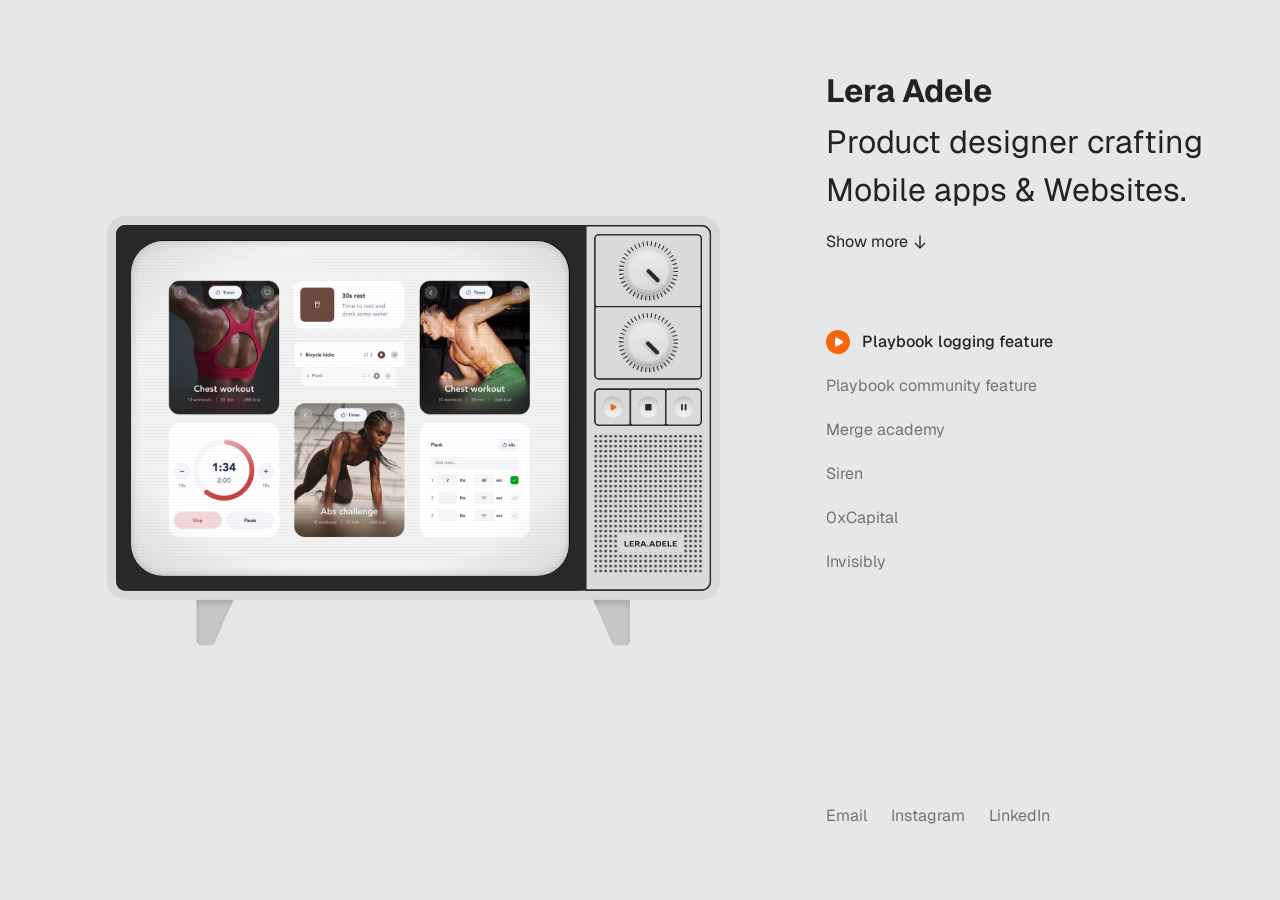
==== commit 9af07402: "New About photos; Show more / Show less buttons with arrows and orange hover Co-Authored-By: Claude " ====
--- a/index.html
+++ b/index.html
@@ -4,18 +4,25 @@
   <meta charset="utf-8">
   <meta name="viewport" content="width=device-width, initial-scale=1">
   <title>Lera Adele — Product Designer</title>
-  <meta name="description" content="Lera Adele — product designer. Apps, websites, branding.">
+  <meta name="description" content="Lera Adele — product designer crafting mobile apps &amp; websites. 11 years in UX/UI, the last 5+ in product design.">
   <meta name="theme-color" content="#E7E7E7">
+  <link rel="canonical" href="https://lera-adele.github.io/">
+  <meta property="og:type" content="website">
+  <meta property="og:site_name" content="Lera Adele">
+  <meta property="og:url" content="https://lera-adele.github.io/">
   <meta property="og:title" content="Lera Adele — Product Designer">
-  <meta property="og:description" content="Apps, websites, branding.">
-  <meta property="og:image" content="assets/previews/01-playbook-logging.jpg">
+  <meta property="og:description" content="Lera Adele — product designer crafting mobile apps &amp; websites. 11 years in UX/UI, the last 5+ in product design.">
+  <meta property="og:image" content="https://lera-adele.github.io/assets/img/share.jpg">
+  <meta property="og:image:width" content="1200">
+  <meta property="og:image:height" content="630">
+  <meta name="twitter:card" content="summary_large_image">
   <link rel="icon" href="assets/img/favicon.svg?v=2" type="image/svg+xml">
   <link rel="icon" href="assets/img/favicon-64.png?v=2" type="image/png" sizes="64x64">
   <link rel="apple-touch-icon" href="assets/img/favicon-64.png?v=2">
   <link rel="preconnect" href="https://fonts.googleapis.com">
   <link rel="preconnect" href="https://fonts.gstatic.com" crossorigin>
   <link href="https://fonts.googleapis.com/css2?family=Geist:wght@400;500;700&family=Geist+Mono:wght@500&display=swap" rel="stylesheet">
-  <link rel="stylesheet" href="css/style.css?v=7">
+  <link rel="stylesheet" href="css/style.css?v=8">
 </head>
 <body>
   <main class="home page-in" data-view="projects">
@@ -280,7 +287,7 @@
             <img class="preview" src="assets/previews/05-0xcapital.jpg" alt="0xCapital — preview" width="1280" height="977" loading="lazy">
             <img class="preview" src="assets/previews/06-invisibly.jpg" alt="Invisibly — preview" width="1280" height="977" loading="lazy">
             <!-- desktop "More +": the TV shows Lera instead of a project -->
-            <img class="about-photo" src="assets/img/about-screen.jpg" alt="Lera Adele" width="1280" height="977" loading="lazy">
+            <img class="about-photo" src="assets/img/about-screen.jpg?v=2" alt="Lera Adele" width="1280" height="977" loading="lazy">
             <canvas class="noise" aria-hidden="true"></canvas>
             <div class="dimmer" aria-hidden="true"></div>
             <div class="osd" aria-hidden="true">
@@ -303,7 +310,7 @@
           <!-- shown with More +; same type as the role line -->
           <p class="about-text" id="about-text" hidden><span>11 years in UX/UI, the last 5+ in product design.</span> <span>I design digital experiences that balance user needs, business goals, and technical feasibility, and that look as good as they work.</span></p>
         </div>
-        <button class="toggle more-toggle" type="button" aria-expanded="false" aria-controls="about">More +</button>
+        <button class="toggle more-toggle" type="button" aria-expanded="false" aria-controls="about">Show more <svg viewBox="0 0 16 16" aria-hidden="true"><path d="M13.14 9.8 8.47 14.47a.67.67 0 0 1-.94 0L2.86 9.8a.67.67 0 0 1 .94-.94l3.53 3.53V2a.67.67 0 0 1 1.34 0v10.39l3.53-3.53a.67.67 0 0 1 .94.94Z"/></svg></button>
       </header>
 
       <nav class="projects" aria-label="Projects">
@@ -323,10 +330,10 @@
             <circle cx="168.15" cy="168.15" r="162.45" stroke="#282828" stroke-width="11.4" stroke-dasharray="1.9 7.6" fill="none"/>
           </svg>
           <div class="avatar-disc">
-            <img class="avatar-photo" src="assets/img/avatar-photo.png" alt="" width="528" height="528" loading="lazy" draggable="false">
+            <img class="avatar-photo" src="assets/img/avatar-photo.jpg" alt="" width="640" height="640" loading="lazy" draggable="false">
           </div>
         </div>
-        <button class="toggle less-toggle" type="button" aria-controls="about">Less −</button>
+        <button class="toggle less-toggle" type="button" aria-controls="about">Show less <svg viewBox="0 0 16 16" aria-hidden="true"><path d="M13.14 7.14a.67.67 0 0 1-.94 0L8.67 3.61V14a.67.67 0 0 1-1.34 0V3.61L3.8 7.14a.67.67 0 0 1-.94-.94l4.67-4.67a.67.67 0 0 1 .94 0l4.67 4.67a.67.67 0 0 1 0 .94Z"/></svg></button>
       </section>
 
       <footer class="contacts">
--- a/css/style.css
+++ b/css/style.css
@@ -134,13 +134,26 @@
 .about-text { margin-top: -8px; }
 .about-text span { display: block; }
 
+/* Show more / Show less: text + arrow, both turn orange on hover */
 .toggle {
-  color: var(--text-tertiary);
+  display: inline-flex;
+  align-items: center;
+  gap: 4px;
+  color: var(--text-primary);
   transition: color .2s;
+}
+.toggle svg {
+  flex: none;
+  width: 16px;
+  height: 16px;
+  fill: currentColor;
+  transition: transform .25s var(--ease-in-out);
 }
 .toggle:focus,
 .toggle:focus-visible { outline: none; }
-.toggle:hover { color: var(--text-primary); }
+.toggle:hover { color: var(--accent); }
+.more-toggle:hover svg { transform: translateY(2px); }
+.less-toggle:hover svg { transform: translateY(-2px); }
 
 /* ---- Project list ------------------------------------------ */
 .projects {
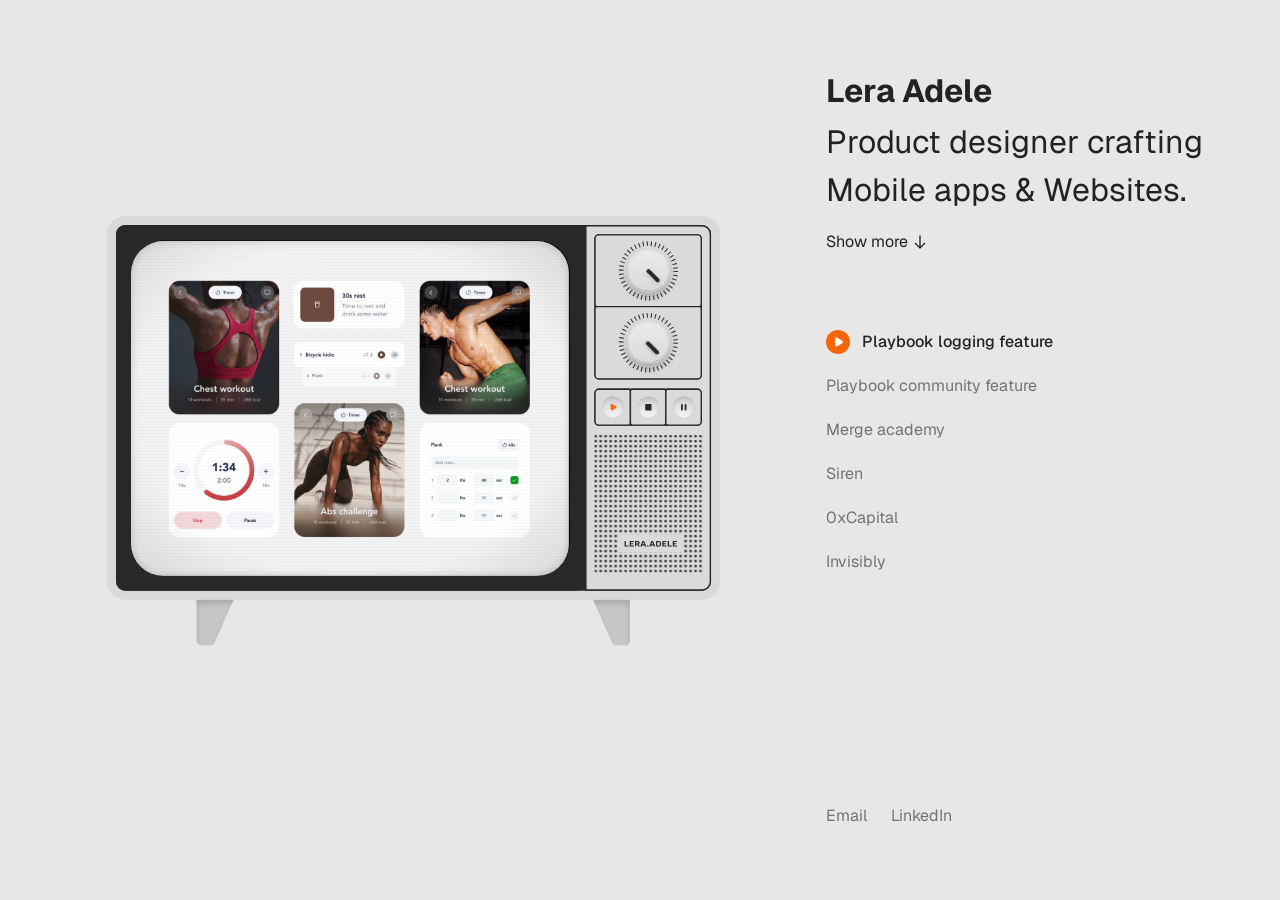
==== commit 0cb107f7: "Remove Instagram link from contacts Co-Authored-By: Claude Opus 5.5 <noreply@anthropic.com>" ====
--- a/index.html
+++ b/index.html
@@ -338,7 +338,6 @@
 
       <footer class="contacts">
         <a class="copy-email" href="mailto:leravoronkova.lv@gmail.com" data-email="leravoronkova.lv@gmail.com" aria-describedby="email-hint">Email<span class="copy-hint" id="email-hint" role="status" aria-live="polite"></span></a>
-        <a href="https://www.instagram.com/lera.adele/" target="_blank" rel="noopener">Instagram</a>
         <a href="https://www.linkedin.com/in/leralytvyn/" target="_blank" rel="noopener">LinkedIn</a>
       </footer>
     </section>
